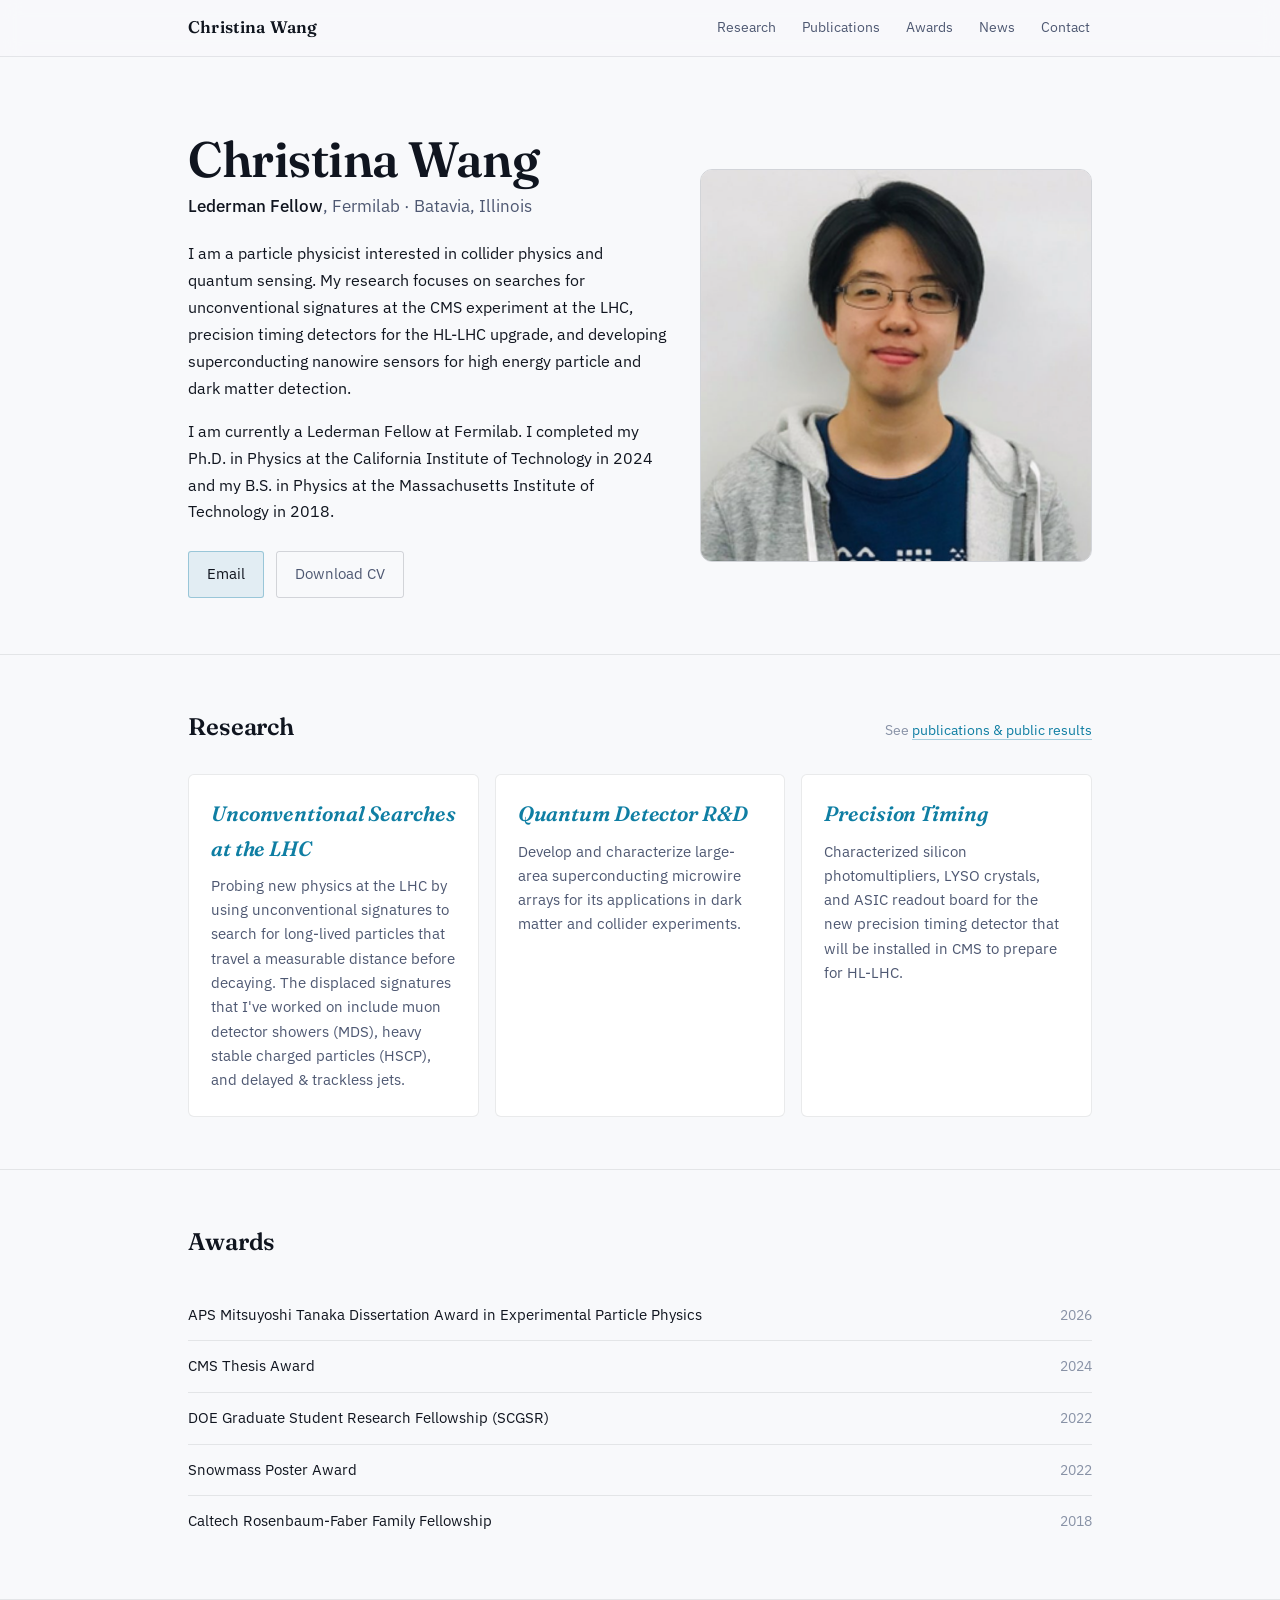
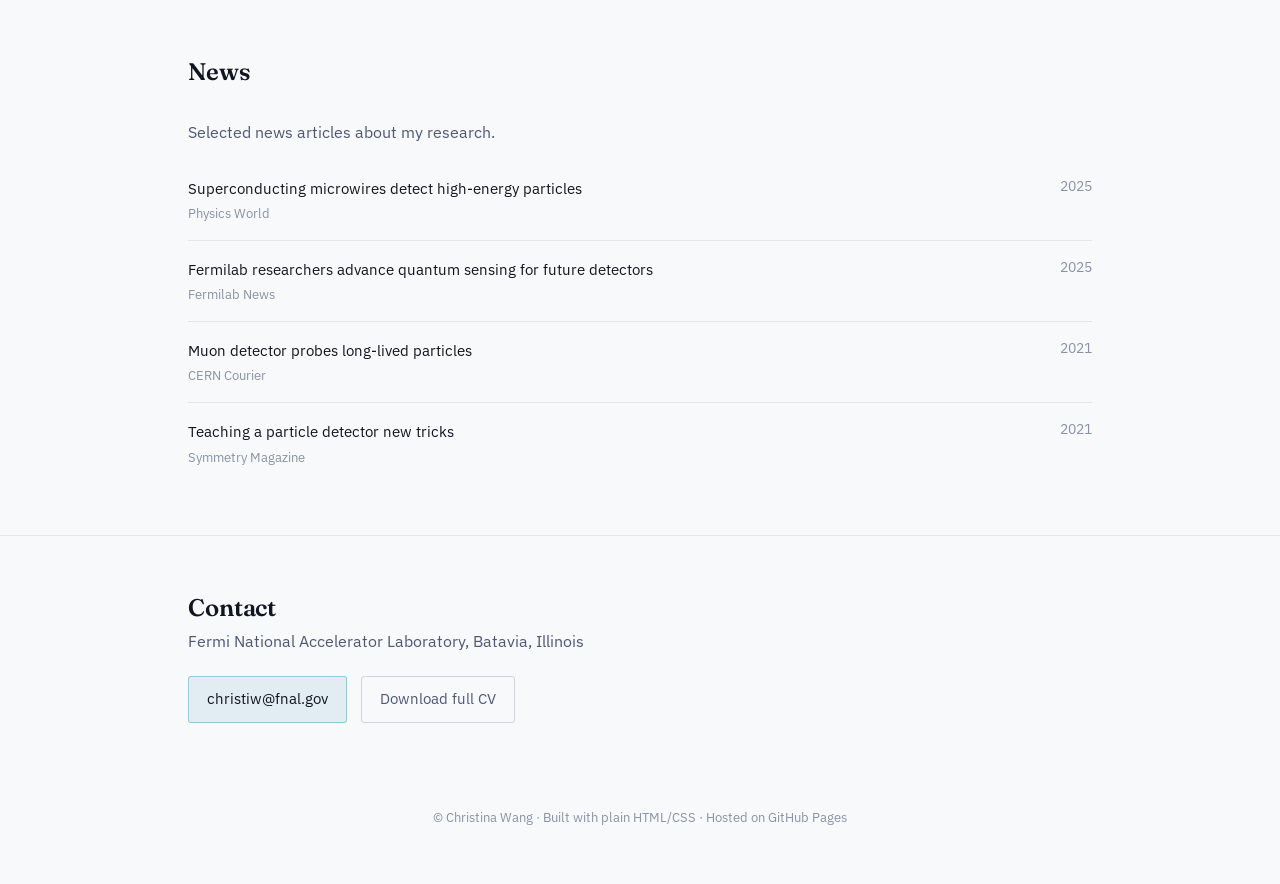
==== index.html @ 477376ae "update" ====
<!DOCTYPE html>
<html lang="en">
<head>
<meta charset="UTF-8">
<meta name="viewport" content="width=device-width, initial-scale=1.0">
<title>Christina Wang</title>
<meta name="google-site-verification" content="Y-9WrHPuITesqAHfCeSwijWd9u9XLkFRw5fLsBdk0gA" />
<meta name="description" content="Christina Wang, Lederman Fellow at Fermilab. Searches for long-lived particles at the CMS experiment and develops superconducting nanowire sensors for quantum sensing and dark matter detection.">
<link rel="canonical" href="https://christinaw97.github.io/">
<link rel="preconnect" href="https://fonts.googleapis.com">
<link rel="preconnect" href="https://fonts.gstatic.com" crossorigin>
<link href="https://fonts.googleapis.com/css2?family=Fraunces:opsz,wght,ital@9..144,400..600,0..1&family=IBM+Plex+Sans:wght@400;500;600&family=IBM+Plex+Mono:wght@400;500&display=swap" rel="stylesheet">
<link rel="stylesheet" href="style.css">
<!-- Google tag (gtag.js) -->
<script async src="https://www.googletagmanager.com/gtag/js?id=G-54VJVSNTWV"></script>
<script>
  window.dataLayer = window.dataLayer || [];
  function gtag(){dataLayer.push(arguments);}
  gtag('js', new Date());

  gtag('config', 'G-54VJVSNTWV');
</script>
</head>
<body>

<nav>
  <div class="nav-inner">
    <a class="nav-mark" href="#top">Christina Wang</a>
    <div class="nav-links">
      <a href="#research">Research</a>
      <a href="publications.html">Publications</a>
      <a href="#awards">Awards</a>
      <a href="#news">News</a>
      <a href="#contact">Contact</a>
    </div>
  </div>
</nav>

<div id="top"></div>

<header class="hero">
  <div class="wrap hero-grid">
    <div>
      <h1 class="name">Christina Wang</h1>
      <p class="role"><strong>Lederman Fellow</strong>, Fermilab · Batavia, Illinois</p>
      <p class="tagline">I am a particle physicist interested in collider physics and quantum sensing. My research focuses on searches for unconventional signatures at the CMS experiment at the LHC, precision timing detectors for the HL-LHC upgrade, and developing superconducting nanowire sensors for high energy particle and dark matter detection.</p>
      <p class="tagline">I am currently a Lederman Fellow at Fermilab.
      I completed my Ph.D. in Physics at the California Institute of Technology in 2024 and my B.S. in Physics at the Massachusetts Institute of Technology in 2018.
      </p>
      <div class="hero-actions">
        <a class="btn btn-primary" href="mailto:christiw@fnal.gov">Email</a>
        <a class="btn btn-ghost" href="Christina_Wang_CV.pdf" target="_blank" rel="noopener">Download CV</a>
      </div>
    </div>
    <div class="hero-art">
      <img src="profile.png" alt="Christina Wang">
    </div>
  </div>
</header>

<section id="research">
  <div class="wrap">
    <div class="section-head">
      <h2>Research</h2>
      <p class="section-note">See <a href="publications.html">publications & public results</a></p>
    </div>
    <div class="card-grid">
      <div class="card">
        <h3><a href="publications.html#unconventional-searches-at-the-lhc">Unconventional Searches at the LHC</a></h3>
        <p>Probing new physics at the LHC by using unconventional signatures to search for long-lived particles that travel a measurable distance before decaying. The displaced signatures that I've worked on include muon detector showers (MDS), heavy stable charged particles (HSCP), and delayed & trackless jets.</p>
      </div>
      <div class="card">
        <h3><a href="publications.html#superconducting-nanowire-detectors">Quantum Detector R&D</a></h3>
        <p>Develop and characterize large-area superconducting microwire arrays for its applications in dark matter and collider experiments. </p>
      </div>
      <div class="card">
        <h3><a href="publications.html#precision-timing">Precision Timing</a></h3>
        <p>Characterized silicon photomultipliers, LYSO crystals, and ASIC readout board for the new precision timing detector that will be installed in CMS to prepare for HL-LHC.</p>

      </div>
    </div>
  </div>
</section>

<section id="awards">
  <div class="wrap">
    <div class="section-head">
      <h2>Awards</h2>
    </div>

    <div class="list-2col">
      <div class="entry"><span class="entry-name">APS Mitsuyoshi Tanaka Dissertation Award in Experimental Particle Physics</span><span class="entry-year">2026</span></div>
      <div class="entry"><span class="entry-name">CMS Thesis Award</span><span class="entry-year">2024</span></div>
      <div class="entry"><span class="entry-name">DOE Graduate Student Research Fellowship (SCGSR)</span><span class="entry-year">2022</span></div>
      <div class="entry"><span class="entry-name">Snowmass Poster Award</span><span class="entry-year">2022</span></div>
      <div class="entry"><span class="entry-name">Caltech Rosenbaum-Faber Family Fellowship</span><span class="entry-year">2018</span></div>
    </div>
  </div>
</section>

<section id="news">
  <div class="wrap">
    <div class="section-head">
      <h2>News</h2>
    </div>
        <p>Selected news articles about my research.</p>

    <div class="news-item">
      <div>
        <a class="news-text" href="https://physicsworld.com/a/superconducting-microwires-detect-high-energy-particles/" target="_blank" rel="noopener">Superconducting microwires detect high-energy particles</a>
        <div class="news-sub">Physics World</div>
      </div>
      <div class="news-year">2025</div>
    </div>
    <div class="news-item">
      <div>
        <a class="news-text" href="https://news.fnal.gov/2025/05/fermilab-researchers-advance-quantum-sensing-for-future-detectors/" target="_blank" rel="noopener">Fermilab researchers advance quantum sensing for future detectors</a>
        <div class="news-sub">Fermilab News</div>
      </div>
      <div class="news-year">2025</div>
    </div>
    <div class="news-item">
      <div>
        <a class="news-text" href="https://cerncourier.com/a/muon-detector-probes-long-lived-particles/" target="_blank" rel="noopener">Muon detector probes long-lived particles</a>
        <div class="news-sub">CERN Courier</div>
      </div>
      <div class="news-year">2021</div>
    </div>
    <div class="news-item">
      <div>
        <a class="news-text" href="https://www.symmetrymagazine.org/article/teaching-a-particle-detector-new-tricks?language_content_entity=und" target="_blank" rel="noopener">Teaching a particle detector new tricks</a>
        <div class="news-sub">Symmetry Magazine</div>
      </div>
      <div class="news-year">2021</div>
    </div>
  </div>
</section>


<section id="contact">
  <div class="wrap">
    <h2>Contact</h2>
    <p>Fermi National Accelerator Laboratory, Batavia, Illinois</p>
    <div class="contact-row">
      <a class="btn btn-primary" href="mailto:christiw@fnal.gov">christiw@fnal.gov</a>
      <a class="btn btn-ghost" href="Christina_Wang_CV.pdf" target="_blank" rel="noopener">Download full CV</a>
    </div>
  </div>
</section>

<footer>
  © Christina Wang · Built with plain HTML/CSS · Hosted on GitHub Pages
</footer>

</body>
</html>
---- style.css ----
/* Christina Wang — site styles */
  :root{
    --bg: #f8f9fb;
    --bg-1: #eef1f6;
    --card: #ffffff;
    --card-2: #eef1f6;
    --line: rgba(16, 24, 40, 0.09);
    --line-strong: rgba(16, 24, 40, 0.16);
    --text: #10151f;
    --text-muted: #4e5872;
    --text-faint: #8892a6;
    --cherenkov: #0f7ea3;
    --cherenkov-soft: rgba(15, 126, 163, 0.09);
    --scint: #a8600e;
    --track: #9aa4b8;
    --max-w: 960px;
    --pad: 28px;
  }

  *{ box-sizing: border-box; }

  html{ scroll-behavior: smooth; }

  @media (prefers-reduced-motion: reduce){
    html{ scroll-behavior: auto; }
    *{ transition: none !important; animation: none !important; }
  }

  body{
    margin: 0;
    background: var(--bg);
    color: var(--text);
    font-family: "IBM Plex Sans", -apple-system, sans-serif;
    font-size: 16px;
    line-height: 1.65;
    -webkit-font-smoothing: antialiased;
  }

  a{ color: inherit; }

  .wrap{
    max-width: var(--max-w);
    margin: 0 auto;
    padding: 0 var(--pad);
  }

  /* ---------- Nav ---------- */

  nav{
    position: sticky;
    top: 0;
    z-index: 50;
    background: rgba(248, 249, 251, 0.86);
    backdrop-filter: blur(10px);
    border-bottom: 1px solid var(--line);
  }

  .nav-inner{
    max-width: var(--max-w);
    margin: 0 auto;
    padding: 0 var(--pad);
    display: flex;
    align-items: center;
    justify-content: space-between;
    height: 56px;
  }

  .nav-mark{
    font-family: "Fraunces", serif;
    font-weight: 600;
    font-size: 1.05rem;
    letter-spacing: 0.01em;
    color: var(--text);
    text-decoration: none;
    flex-shrink: 0;
  }

  .nav-links{
    display: flex;
    gap: 22px;
    overflow-x: auto;
    scrollbar-width: none;
    margin-left: 24px;
  }
  .nav-links::-webkit-scrollbar{ display: none; }

  .nav-links a{
    font-size: 0.88rem;
    color: var(--text-muted);
    text-decoration: none;
    white-space: nowrap;
    padding: 4px 2px;
    border-bottom: 1px solid transparent;
  }
  .nav-links a:hover, .nav-links a:focus-visible{
    color: var(--text);
    border-bottom-color: var(--cherenkov);
  }

  a:focus-visible, button:focus-visible{
    outline: 2px solid var(--cherenkov);
    outline-offset: 3px;
  }

  /* ---------- Hero ---------- */

  header.hero{
    padding: 76px 0 56px;
    position: relative;
    overflow: hidden;
  }

  .hero-grid{
    display: grid;
    grid-template-columns: 1.1fr 0.9fr;
    gap: 32px;
    align-items: center;
  }

  h1.name{
    font-family: "Fraunces", serif;
    font-weight: 600;
    font-size: clamp(2.3rem, 5vw, 3.1rem);
    line-height: 1.08;
    margin: 0 0 6px;
    letter-spacing: -0.01em;
  }

  .role{
    font-size: 1.05rem;
    color: var(--text-muted);
    margin: 0 0 20px;
  }
  .role strong{ color: var(--text); font-weight: 500; }

  .tagline{
    font-size: 1.02rem;
    color: var(--text);
    max-width: 62ch;
    margin: 0 0 16px;
  }
  .tagline:last-of-type{ margin-bottom: 26px; }
  .tagline a{ color: var(--cherenkov); text-decoration: none; border-bottom: 1px solid rgba(15,126,163,0.35); }
  .tagline a:hover, .tagline a:focus-visible{ border-bottom-color: var(--cherenkov); }

  .hero-actions{
    display: flex;
    gap: 12px;
    flex-wrap: wrap;
  }

  .btn{
    display: inline-flex;
    align-items: center;
    gap: 8px;
    padding: 10px 18px;
    border-radius: 3px;
    font-size: 0.92rem;
    text-decoration: none;
    border: 1px solid var(--line-strong);
    transition: border-color 0.15s ease, background 0.15s ease;
  }
  .btn-primary{
    background: var(--cherenkov-soft);
    border-color: rgba(15, 126, 163, 0.35);
    color: var(--text);
  }
  .btn-primary:hover{ background: rgba(15, 126, 163, 0.18); border-color: var(--cherenkov); }
  .btn-ghost{ color: var(--text-muted); }
  .btn-ghost:hover{ color: var(--text); border-color: var(--line-strong); background: var(--card); }

  .hero-art{
    aspect-ratio: 1 / 1;
    display: flex;
    align-items: center;
    justify-content: center;
  }
  .hero-art img{
    width: 100%;
    height: 100%;
    object-fit: cover;
    border-radius: 12px;
    border: 1px solid var(--line-strong);
  }

  @media (max-width: 680px){
    .hero-grid{ grid-template-columns: 1fr; }
    .hero-art{ order: -1; max-width: 220px; margin: 0 auto 8px; }
  }

  /* ---------- Sections ---------- */

  section{
    padding: 52px 0;
    border-top: 1px solid var(--line);
  }

  .section-head{
    display: flex;
    align-items: baseline;
    justify-content: space-between;
    gap: 16px;
    margin-bottom: 28px;
  }

  h2{
    font-family: "Fraunces", serif;
    font-weight: 600;
    font-size: 1.5rem;
    margin: 0;
    letter-spacing: -0.005em;
  }

  .section-note{
    font-size: 0.86rem;
    color: var(--text-faint);
    margin: 0;
  }
  .section-note a{ color: var(--cherenkov); text-decoration: none; border-bottom: 1px solid rgba(15,126,163,0.35); }
  .section-note a:hover, .section-note a:focus-visible{ border-bottom-color: var(--cherenkov); }

  p{ color: var(--text-muted); margin: 0 0 14px; }
  p:last-child{ margin-bottom: 0; }

  /* Research cards */

  .card-grid{
    display: grid;
    grid-template-columns: repeat(3, 1fr);
    gap: 16px;
  }
  @media (max-width: 620px){ .card-grid{ grid-template-columns: 1fr; } }

  .card{
    background: var(--card);
    border: 1px solid var(--line);
    border-radius: 6px;
    padding: 22px 22px 24px;
  }

  .card h3{
    font-family: "Fraunces", serif;
    font-style: italic;
    font-weight: 600;
    font-size: 1.3rem;
    color: var(--cherenkov);
    letter-spacing: -0.005em;
    margin: 0 0 8px;
  }
  .card h3 a{
    color: inherit;
    text-decoration: none;
    border-bottom: 1px solid transparent;
  }
  .card h3 a:hover, .card h3 a:focus-visible{ border-bottom-color: var(--cherenkov); }

  .card p{ font-size: 0.92rem; margin: 0; }

  /* Publications */

  .pub-list{
    list-style: decimal;
    margin: 0 0 8px;
    padding-left: 1.3em;
  }
  .pub-list::marker{ color: var(--text-faint); }
  .pub-list li::marker{ color: var(--text-faint); font-size: 0.85rem; }

  .pub{
    padding: 14px 0;
    border-bottom: 1px solid var(--line);
  }
  .pub::after{ content: ""; display: table; clear: both; }
  .pub:last-child{ border-bottom: none; }

  .pub-badge{
    float: left;
    width: 62px;
    font-size: 0.68rem;
    color: var(--text-muted);
    border: 1px solid var(--line-strong);
    border-radius: 3px;
    padding: 2px 0;
    text-align: center;
    margin-top: 2px;
  }

  .pub-body{ margin-left: 78px; }
  .pub-title{ color: var(--text); font-size: 0.95rem; margin: 0 0 3px; }
  .pub-title a{ color: inherit; text-decoration: none; border-bottom: 1px solid var(--line-strong); }
  .pub-title a:hover, .pub-title a:focus-visible{ color: var(--cherenkov); border-bottom-color: var(--cherenkov); }
  .pub-venue{ color: var(--text-muted); font-size: 0.85rem; }
  .pub-venue strong{ color: var(--text); font-weight: 600; }
  .pub-flag{
    font-family: "Fraunces", serif;
    font-style: italic;
    color: var(--scint);
  }

  @media (max-width: 560px){
    .pub-badge{ float: none; display: inline-block; margin-bottom: 6px; }
    .pub-body{ margin-left: 0; }
  }

  /* Awards */

  .list-2col{
    display: grid;
    grid-template-columns: 1fr;
  }

  .entry{
    display: flex;
    justify-content: space-between;
    gap: 12px;
    padding: 13px 0;
    border-bottom: 1px solid var(--line);
  }
  .list-2col .entry:last-child{ border-bottom: none; }

  .entry-name{ color: var(--text); font-size: 0.93rem; }
  a.entry-name{ text-decoration: none; }
  a.entry-name:hover, a.entry-name:focus-visible{ color: var(--cherenkov); }
  .entry-sub{ color: var(--text-faint); font-size: 0.82rem; margin-top: 2px; }
  .entry-year{
    color: var(--text-faint);
    font-size: 0.85rem;
    white-space: nowrap;
    flex-shrink: 0;
    padding-top: 1px;
  }

  .subhead{
    font-family: "Fraunces", serif;
    font-style: italic;
    font-size: 0.95rem;
    color: var(--text-muted);
    margin: 30px 0 12px;
  }
  .subhead:first-child{ margin-top: 0; }

  /* News */

  .news-item{
    display: flex;
    gap: 16px;
    padding: 15px 0;
    border-bottom: 1px solid var(--line);
    align-items: flex-start;
    justify-content: space-between;
  }
  .news-item:last-child{ border-bottom: none; }
  .news-text{ color: var(--text); font-size: 0.93rem; text-decoration: none; }
  a.news-text:hover, a.news-text:focus-visible{ color: var(--cherenkov); }
  .news-text a{ color: inherit; text-decoration: none; border-bottom: 1px solid var(--line-strong); }
  .news-text a:hover, .news-text a:focus-visible{ color: var(--cherenkov); border-bottom-color: var(--cherenkov); }
  .news-sub{ color: var(--text-faint); font-size: 0.82rem; margin-top: 2px; }
  .news-year{ color: var(--text-faint); font-size: 0.85rem; white-space: nowrap; flex-shrink: 0; padding-left: 16px; }

  /* Contact / footer */

  .contact-row{
    display: flex;
    flex-wrap: wrap;
    gap: 14px;
    margin-top: 22px;
  }

  footer{
    padding: 32px 0 56px;
    text-align: center;
    color: var(--text-faint);
    font-size: 0.82rem;
  }


/* Sub-page header (Publications) */

.page-head{ padding: 48px 0 8px; }

.back-link{
  display: inline-flex;
  align-items: center;
  gap: 6px;
  font-size: 0.85rem;
  color: var(--text-muted);
  text-decoration: none;
  margin-bottom: 22px;
}
.back-link:hover, .back-link:focus-visible{ color: var(--cherenkov); }

.page-head h1{
  font-family: "Fraunces", serif;
  font-weight: 600;
  font-size: clamp(2rem, 4vw, 2.6rem);
  margin: 0 0 12px;
  letter-spacing: -0.01em;
}

.page-head p{ color: var(--text-muted); max-width: 58ch; }
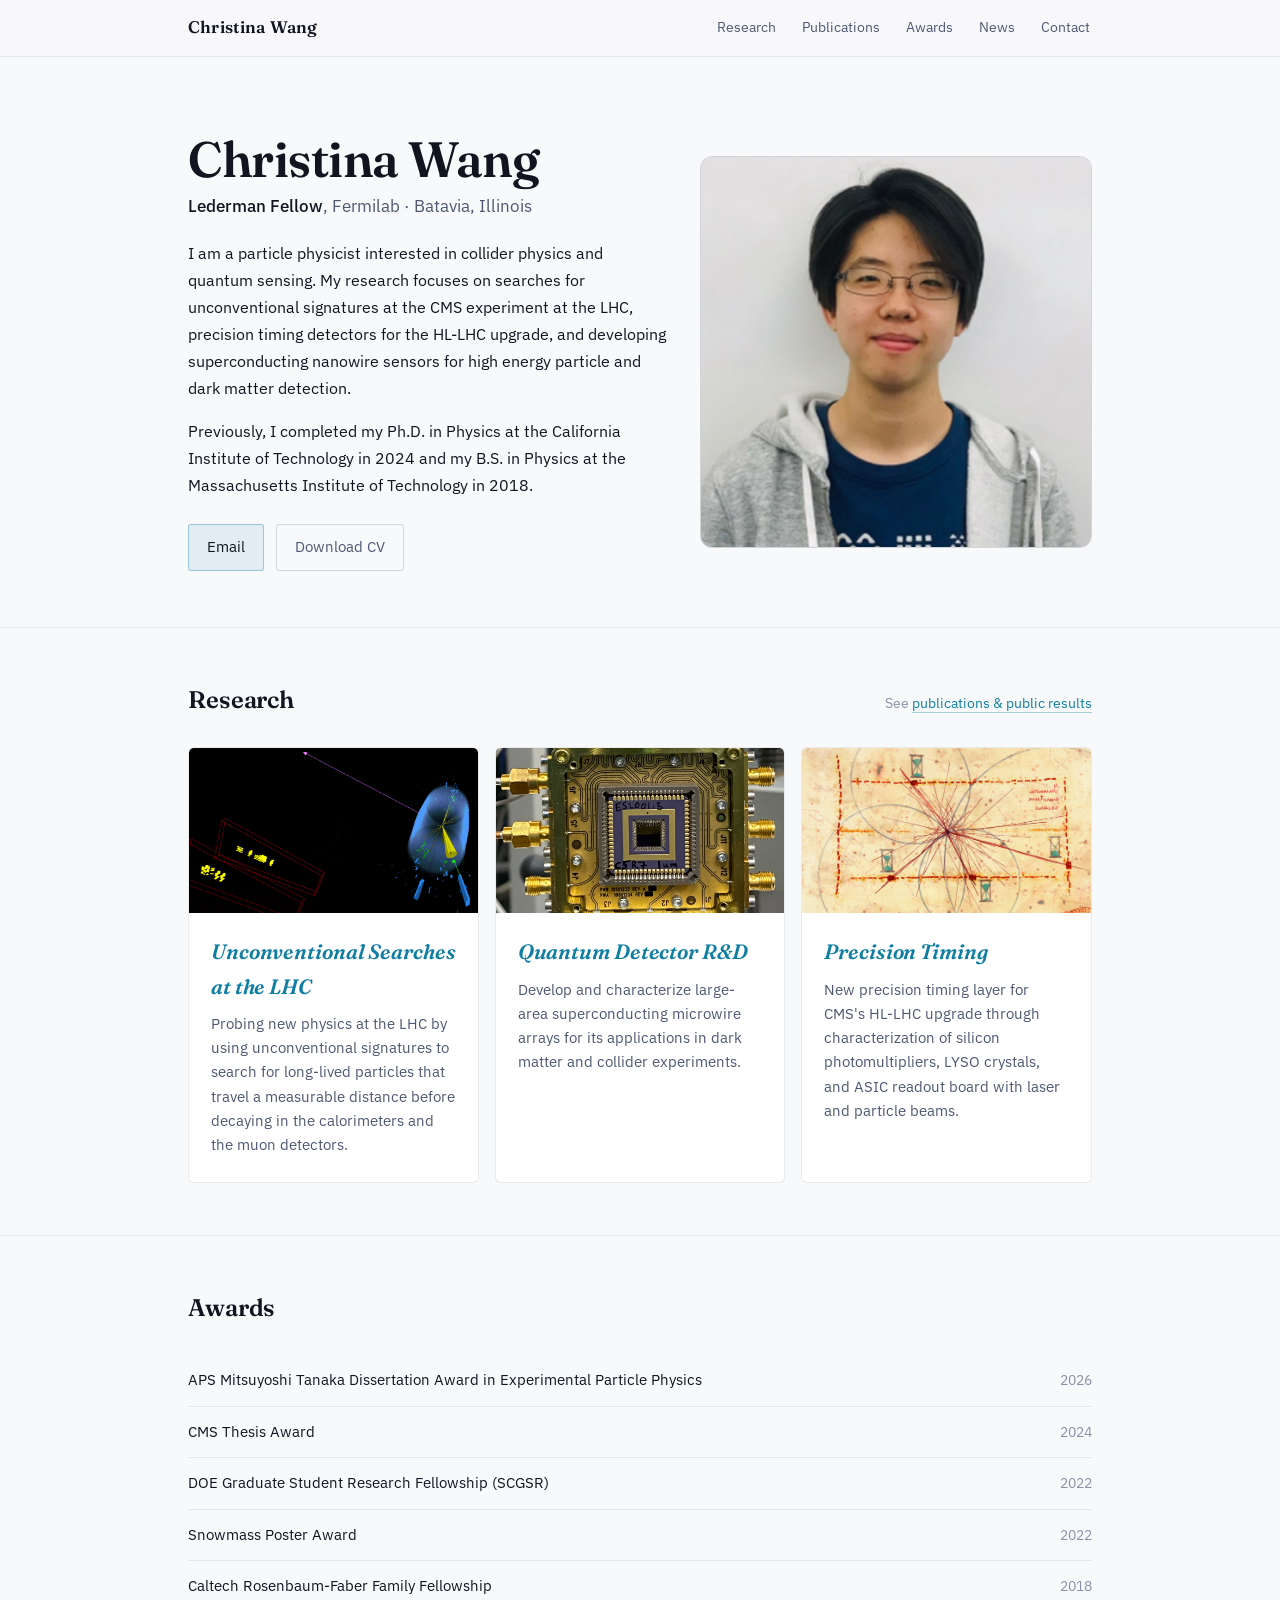
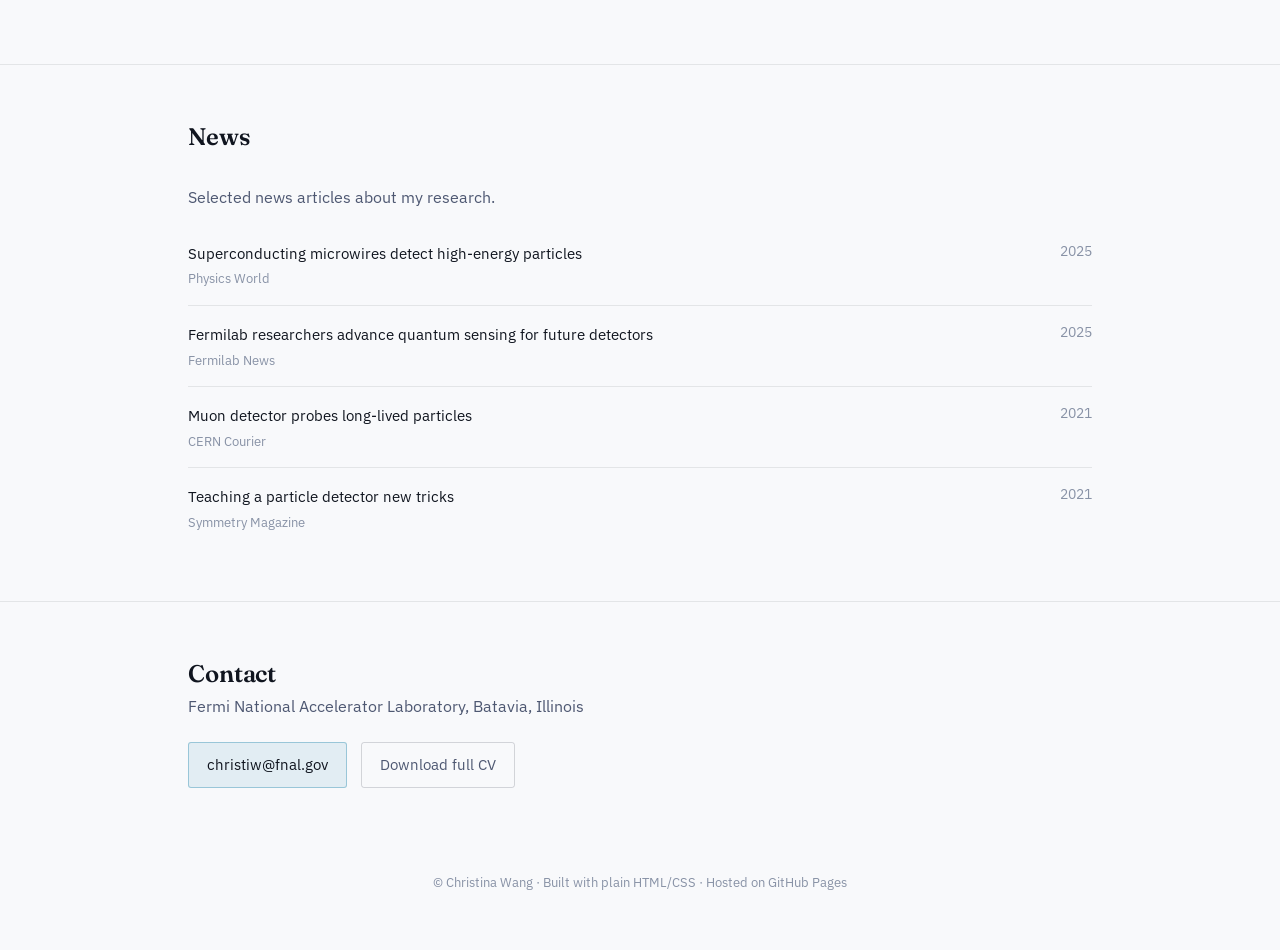
==== commit fb2c1bc2: "update" ====
--- a/index.html
+++ b/index.html
@@ -44,8 +44,7 @@
       <h1 class="name">Christina Wang</h1>
       <p class="role"><strong>Lederman Fellow</strong>, Fermilab · Batavia, Illinois</p>
       <p class="tagline">I am a particle physicist interested in collider physics and quantum sensing. My research focuses on searches for unconventional signatures at the CMS experiment at the LHC, precision timing detectors for the HL-LHC upgrade, and developing superconducting nanowire sensors for high energy particle and dark matter detection.</p>
-      <p class="tagline">I am currently a Lederman Fellow at Fermilab.
-      I completed my Ph.D. in Physics at the California Institute of Technology in 2024 and my B.S. in Physics at the Massachusetts Institute of Technology in 2018.
+      <p class="tagline">Previously, I completed my Ph.D. in Physics at the California Institute of Technology in 2024 and my B.S. in Physics at the Massachusetts Institute of Technology in 2018.
       </p>
       <div class="hero-actions">
         <a class="btn btn-primary" href="mailto:christiw@fnal.gov">Email</a>
@@ -66,17 +65,25 @@
     </div>
     <div class="card-grid">
       <div class="card">
-        <h3><a href="publications.html#unconventional-searches-at-the-lhc">Unconventional Searches at the LHC</a></h3>
-        <p>Probing new physics at the LHC by using unconventional signatures to search for long-lived particles that travel a measurable distance before decaying. The displaced signatures that I've worked on include muon detector showers (MDS), heavy stable charged particles (HSCP), and delayed & trackless jets.</p>
+        <img class="card-img" src="images/LLP.png" alt="">
+        <div class="card-body">
+          <h3><a href="publications.html#unconventional-searches-at-the-lhc">Unconventional Searches at the LHC</a></h3>
+          <p>Probing new physics at the LHC by using unconventional signatures to search for long-lived particles that travel a measurable distance before decaying in the calorimeters and the muon detectors.</p>
+        </div>
       </div>
       <div class="card">
-        <h3><a href="publications.html#superconducting-nanowire-detectors">Quantum Detector R&D</a></h3>
-        <p>Develop and characterize large-area superconducting microwire arrays for its applications in dark matter and collider experiments. </p>
+        <img class="card-img" src="images/snspd.png" alt="">
+        <div class="card-body">
+          <h3><a href="publications.html#superconducting-nanowire-detectors">Quantum Detector R&D</a></h3>
+          <p>Develop and characterize large-area superconducting microwire arrays for its applications in dark matter and collider experiments. </p>
+        </div>
       </div>
       <div class="card">
-        <h3><a href="publications.html#precision-timing">Precision Timing</a></h3>
-        <p>Characterized silicon photomultipliers, LYSO crystals, and ASIC readout board for the new precision timing detector that will be installed in CMS to prepare for HL-LHC.</p>
-
+        <img class="card-img" src="images/timing.png" alt="">
+        <div class="card-body">
+          <h3><a href="publications.html#precision-timing">Precision Timing</a></h3>
+          <p>New precision timing layer for CMS's HL-LHC upgrade through characterization of silicon photomultipliers, LYSO crystals, and ASIC readout board with laser and particle beams.</p>
+        </div>
       </div>
     </div>
   </div>
--- a/style.css
+++ b/style.css
@@ -235,6 +235,17 @@
     background: var(--card);
     border: 1px solid var(--line);
     border-radius: 6px;
+    overflow: hidden;
+  }
+
+  .card-img{
+    display: block;
+    width: 100%;
+    height: 165px;
+    object-fit: cover;
+  }
+
+  .card-body{
     padding: 22px 22px 24px;
   }
 
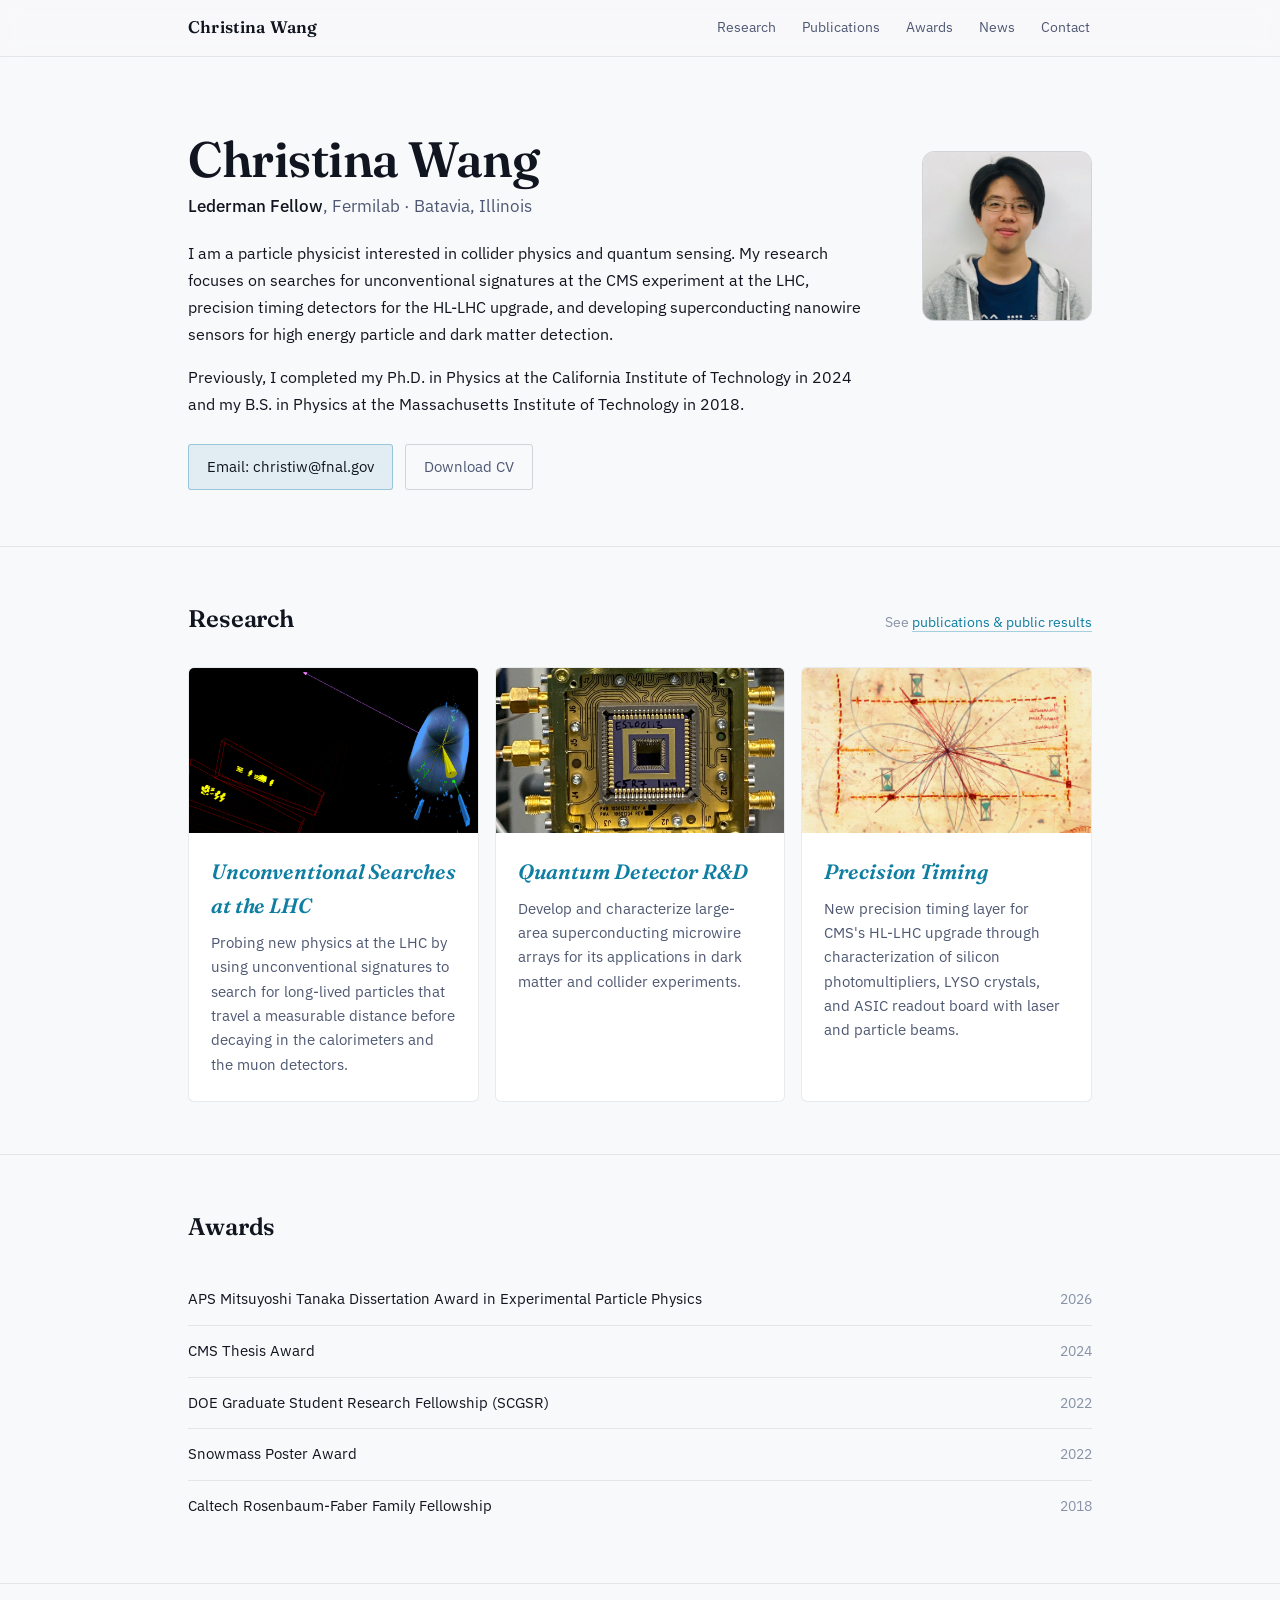
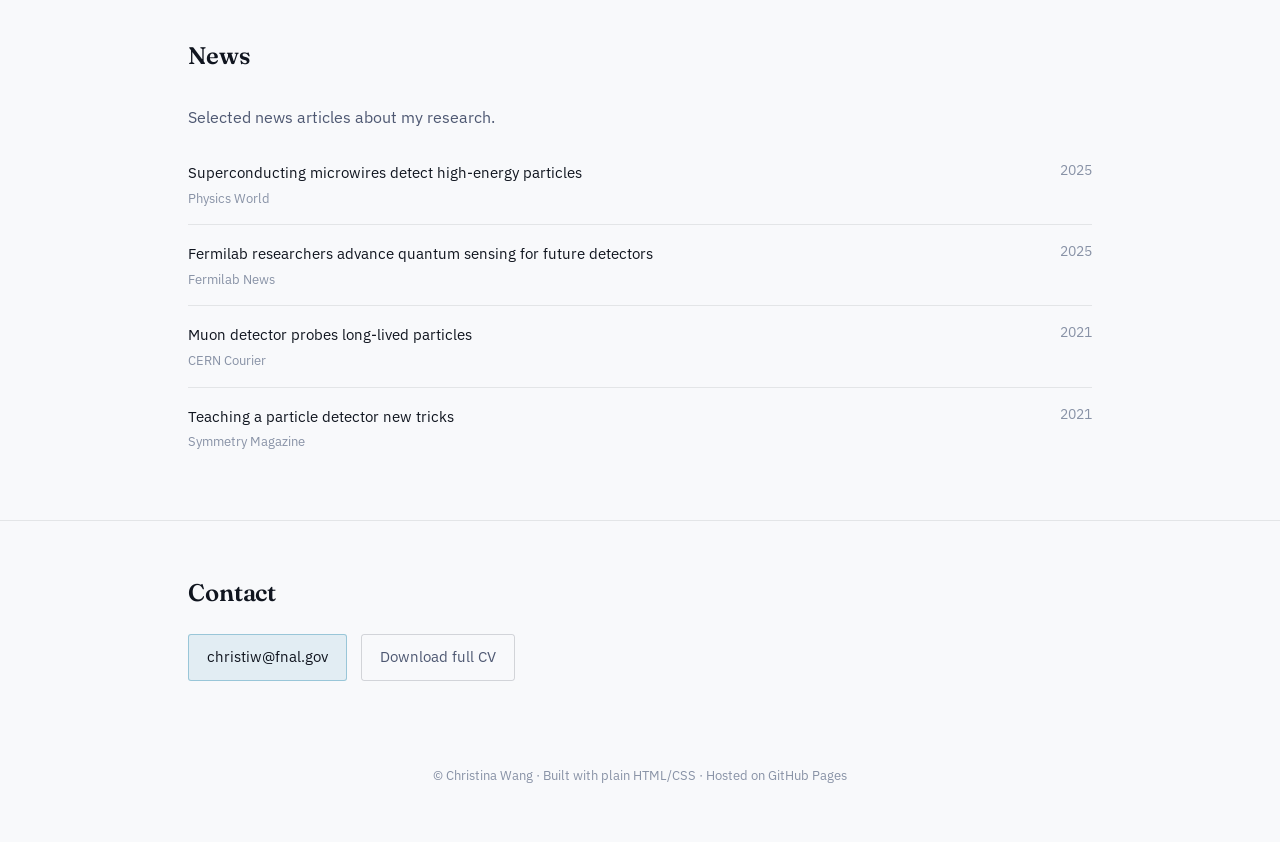
==== commit b133c5fd: "update" ====
--- a/index.html
+++ b/index.html
@@ -4,6 +4,7 @@
 <meta charset="UTF-8">
 <meta name="viewport" content="width=device-width, initial-scale=1.0">
 <title>Christina Wang</title>
+<link rel="icon" type="image/svg+xml" href="images/favicon.svg">
 <meta name="google-site-verification" content="Y-9WrHPuITesqAHfCeSwijWd9u9XLkFRw5fLsBdk0gA" />
 <meta name="description" content="Christina Wang, Lederman Fellow at Fermilab. Searches for long-lived particles at the CMS experiment and develops superconducting nanowire sensors for quantum sensing and dark matter detection.">
 <link rel="canonical" href="https://christinaw97.github.io/">
@@ -47,13 +48,11 @@
       <p class="tagline">Previously, I completed my Ph.D. in Physics at the California Institute of Technology in 2024 and my B.S. in Physics at the Massachusetts Institute of Technology in 2018.
       </p>
       <div class="hero-actions">
-        <a class="btn btn-primary" href="mailto:christiw@fnal.gov">Email</a>
+        <a class="btn btn-primary" href="mailto:christiw@fnal.gov">Email: christiw@fnal.gov</a>
         <a class="btn btn-ghost" href="Christina_Wang_CV.pdf" target="_blank" rel="noopener">Download CV</a>
       </div>
     </div>
-    <div class="hero-art">
-      <img src="profile.png" alt="Christina Wang">
-    </div>
+    <img class="hero-photo" src="profile.png" alt="Christina Wang">
   </div>
 </header>
 
@@ -64,27 +63,27 @@
       <p class="section-note">See <a href="publications.html">publications & public results</a></p>
     </div>
     <div class="card-grid">
-      <div class="card">
+      <a class="card" href="publications.html#unconventional-searches-at-the-lhc">
         <img class="card-img" src="images/LLP.png" alt="">
         <div class="card-body">
-          <h3><a href="publications.html#unconventional-searches-at-the-lhc">Unconventional Searches at the LHC</a></h3>
+          <h3><span class="card-title">Unconventional Searches at the LHC</span></h3>
           <p>Probing new physics at the LHC by using unconventional signatures to search for long-lived particles that travel a measurable distance before decaying in the calorimeters and the muon detectors.</p>
         </div>
-      </div>
-      <div class="card">
+      </a>
+      <a class="card" href="publications.html#superconducting-nanowire-detectors">
         <img class="card-img" src="images/snspd.png" alt="">
         <div class="card-body">
-          <h3><a href="publications.html#superconducting-nanowire-detectors">Quantum Detector R&D</a></h3>
+          <h3><span class="card-title">Quantum Detector R&D</span></h3>
           <p>Develop and characterize large-area superconducting microwire arrays for its applications in dark matter and collider experiments. </p>
         </div>
-      </div>
-      <div class="card">
+      </a>
+      <a class="card" href="publications.html#precision-timing">
         <img class="card-img" src="images/timing.png" alt="">
         <div class="card-body">
-          <h3><a href="publications.html#precision-timing">Precision Timing</a></h3>
+          <h3><span class="card-title">Precision Timing</span></h3>
           <p>New precision timing layer for CMS's HL-LHC upgrade through characterization of silicon photomultipliers, LYSO crystals, and ASIC readout board with laser and particle beams.</p>
         </div>
-      </div>
+      </a>
     </div>
   </div>
 </section>
@@ -96,10 +95,10 @@
     </div>
 
     <div class="list-2col">
-      <div class="entry"><span class="entry-name">APS Mitsuyoshi Tanaka Dissertation Award in Experimental Particle Physics</span><span class="entry-year">2026</span></div>
-      <div class="entry"><span class="entry-name">CMS Thesis Award</span><span class="entry-year">2024</span></div>
+      <div class="entry"><a class="entry-name" href="https://www.aps.org/funding-recognition/award/mitsuyoshi-tanaka-dissertation" target="_blank" rel="noopener">APS Mitsuyoshi Tanaka Dissertation Award in Experimental Particle Physics</a><span class="entry-year">2026</span></div>
+      <div class="entry"><a class="entry-name" href="https://cms.cern/news/cms-phd-thesis-award-winners-2024" target="_blank" rel="noopener">CMS Thesis Award</a><span class="entry-year">2024</span></div>
       <div class="entry"><span class="entry-name">DOE Graduate Student Research Fellowship (SCGSR)</span><span class="entry-year">2022</span></div>
-      <div class="entry"><span class="entry-name">Snowmass Poster Award</span><span class="entry-year">2022</span></div>
+      <div class="entry"><a class="entry-name" href="https://indico.fnal.gov/event/22303/contributions/243735/" target="_blank" rel="noopener">Snowmass Poster Award</a><span class="entry-year">2022</span></div>
       <div class="entry"><span class="entry-name">Caltech Rosenbaum-Faber Family Fellowship</span><span class="entry-year">2018</span></div>
     </div>
   </div>
@@ -147,7 +146,6 @@
 <section id="contact">
   <div class="wrap">
     <h2>Contact</h2>
-    <p>Fermi National Accelerator Laboratory, Batavia, Illinois</p>
     <div class="contact-row">
       <a class="btn btn-primary" href="mailto:christiw@fnal.gov">christiw@fnal.gov</a>
       <a class="btn btn-ghost" href="Christina_Wang_CV.pdf" target="_blank" rel="noopener">Download full CV</a>
--- a/style.css
+++ b/style.css
@@ -112,9 +112,18 @@
 
   .hero-grid{
     display: grid;
-    grid-template-columns: 1.1fr 0.9fr;
-    gap: 32px;
-    align-items: center;
+    grid-template-columns: 1fr 170px;
+    gap: 40px;
+    align-items: start;
+  }
+
+  .hero-photo{
+    width: 170px;
+    height: 170px;
+    object-fit: cover;
+    border-radius: 12px;
+    border: 1px solid var(--line-strong);
+    margin-top: 18px;
   }
 
   h1.name{
@@ -136,7 +145,7 @@
   .tagline{
     font-size: 1.02rem;
     color: var(--text);
-    max-width: 62ch;
+    max-width: 68ch;
     margin: 0 0 16px;
   }
   .tagline:last-of-type{ margin-bottom: 26px; }
@@ -169,23 +178,9 @@
   .btn-ghost{ color: var(--text-muted); }
   .btn-ghost:hover{ color: var(--text); border-color: var(--line-strong); background: var(--card); }
 
-  .hero-art{
-    aspect-ratio: 1 / 1;
-    display: flex;
-    align-items: center;
-    justify-content: center;
-  }
-  .hero-art img{
-    width: 100%;
-    height: 100%;
-    object-fit: cover;
-    border-radius: 12px;
-    border: 1px solid var(--line-strong);
-  }
-
   @media (max-width: 680px){
     .hero-grid{ grid-template-columns: 1fr; }
-    .hero-art{ order: -1; max-width: 220px; margin: 0 auto 8px; }
+    .hero-photo{ order: -1; width: 130px; height: 130px; margin: 0 0 8px; }
   }
 
   /* ---------- Sections ---------- */
@@ -232,11 +227,16 @@
   @media (max-width: 620px){ .card-grid{ grid-template-columns: 1fr; } }
 
   .card{
+    display: block;
     background: var(--card);
     border: 1px solid var(--line);
     border-radius: 6px;
     overflow: hidden;
-  }
+    color: inherit;
+    text-decoration: none;
+    transition: border-color 0.15s ease;
+  }
+  .card:hover, .card:focus-visible{ border-color: var(--cherenkov); }
 
   .card-img{
     display: block;
@@ -258,12 +258,11 @@
     letter-spacing: -0.005em;
     margin: 0 0 8px;
   }
-  .card h3 a{
-    color: inherit;
-    text-decoration: none;
+  .card-title{
     border-bottom: 1px solid transparent;
-  }
-  .card h3 a:hover, .card h3 a:focus-visible{ border-bottom-color: var(--cherenkov); }
+    transition: border-color 0.15s ease;
+  }
+  .card:hover .card-title, .card:focus-visible .card-title{ border-bottom-color: var(--cherenkov); }
 
   .card p{ font-size: 0.92rem; margin: 0; }
 
@@ -330,8 +329,25 @@
   .list-2col .entry:last-child{ border-bottom: none; }
 
   .entry-name{ color: var(--text); font-size: 0.93rem; }
-  a.entry-name{ text-decoration: none; }
+  a.entry-name{
+    position: relative;
+    text-decoration: none;
+    transition: color 0.15s ease;
+  }
+  a.entry-name::after{
+    content: "";
+    position: absolute;
+    left: 0;
+    right: 0;
+    bottom: -2px;
+    height: 1px;
+    background: var(--cherenkov);
+    transform: scaleX(0);
+    transform-origin: left;
+    transition: transform 0.25s ease;
+  }
   a.entry-name:hover, a.entry-name:focus-visible{ color: var(--cherenkov); }
+  a.entry-name:hover::after, a.entry-name:focus-visible::after{ transform: scaleX(1); }
   .entry-sub{ color: var(--text-faint); font-size: 0.82rem; margin-top: 2px; }
   .entry-year{
     color: var(--text-faint);
@@ -362,9 +378,24 @@
   }
   .news-item:last-child{ border-bottom: none; }
   .news-text{ color: var(--text); font-size: 0.93rem; text-decoration: none; }
+  a.news-text{
+    position: relative;
+    transition: color 0.15s ease;
+  }
+  a.news-text::after{
+    content: "";
+    position: absolute;
+    left: 0;
+    right: 0;
+    bottom: -2px;
+    height: 1px;
+    background: var(--cherenkov);
+    transform: scaleX(0);
+    transform-origin: left;
+    transition: transform 0.25s ease;
+  }
   a.news-text:hover, a.news-text:focus-visible{ color: var(--cherenkov); }
-  .news-text a{ color: inherit; text-decoration: none; border-bottom: 1px solid var(--line-strong); }
-  .news-text a:hover, .news-text a:focus-visible{ color: var(--cherenkov); border-bottom-color: var(--cherenkov); }
+  a.news-text:hover::after, a.news-text:focus-visible::after{ transform: scaleX(1); }
   .news-sub{ color: var(--text-faint); font-size: 0.82rem; margin-top: 2px; }
   .news-year{ color: var(--text-faint); font-size: 0.85rem; white-space: nowrap; flex-shrink: 0; padding-left: 16px; }
 
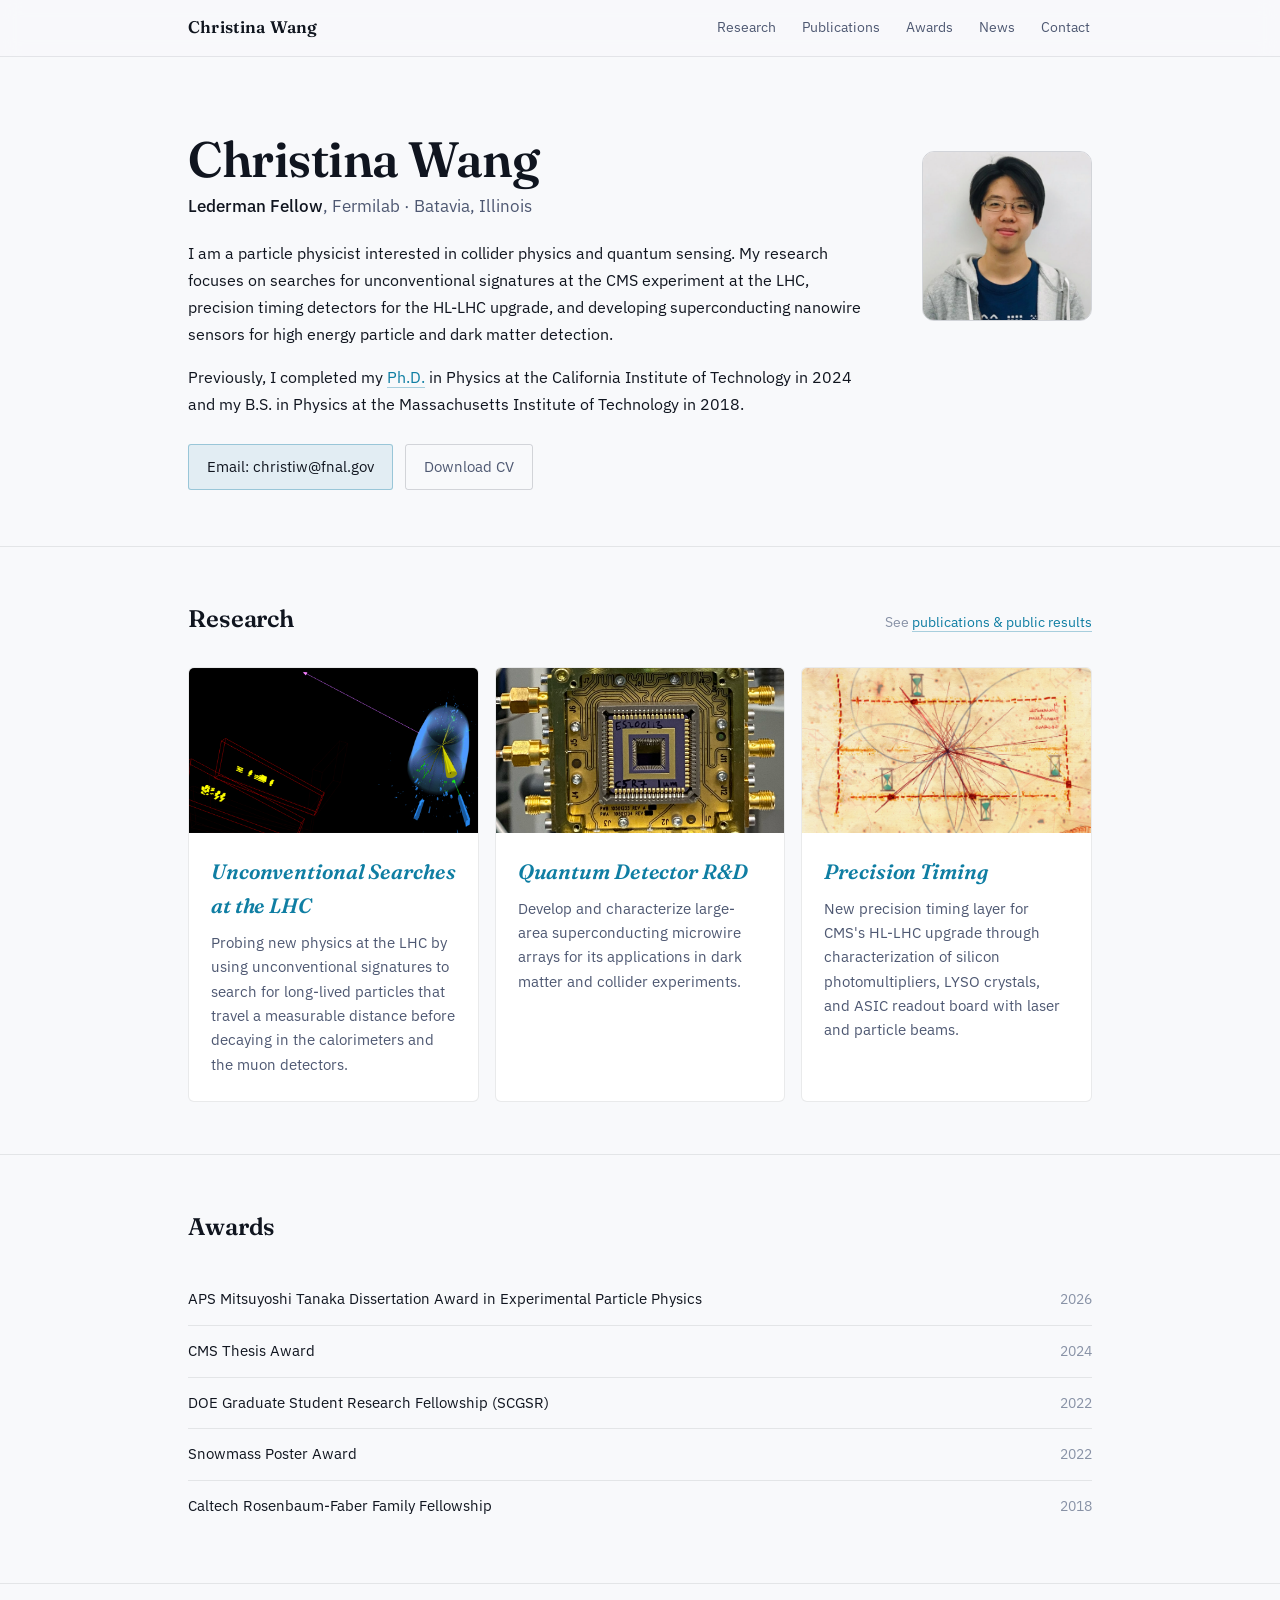
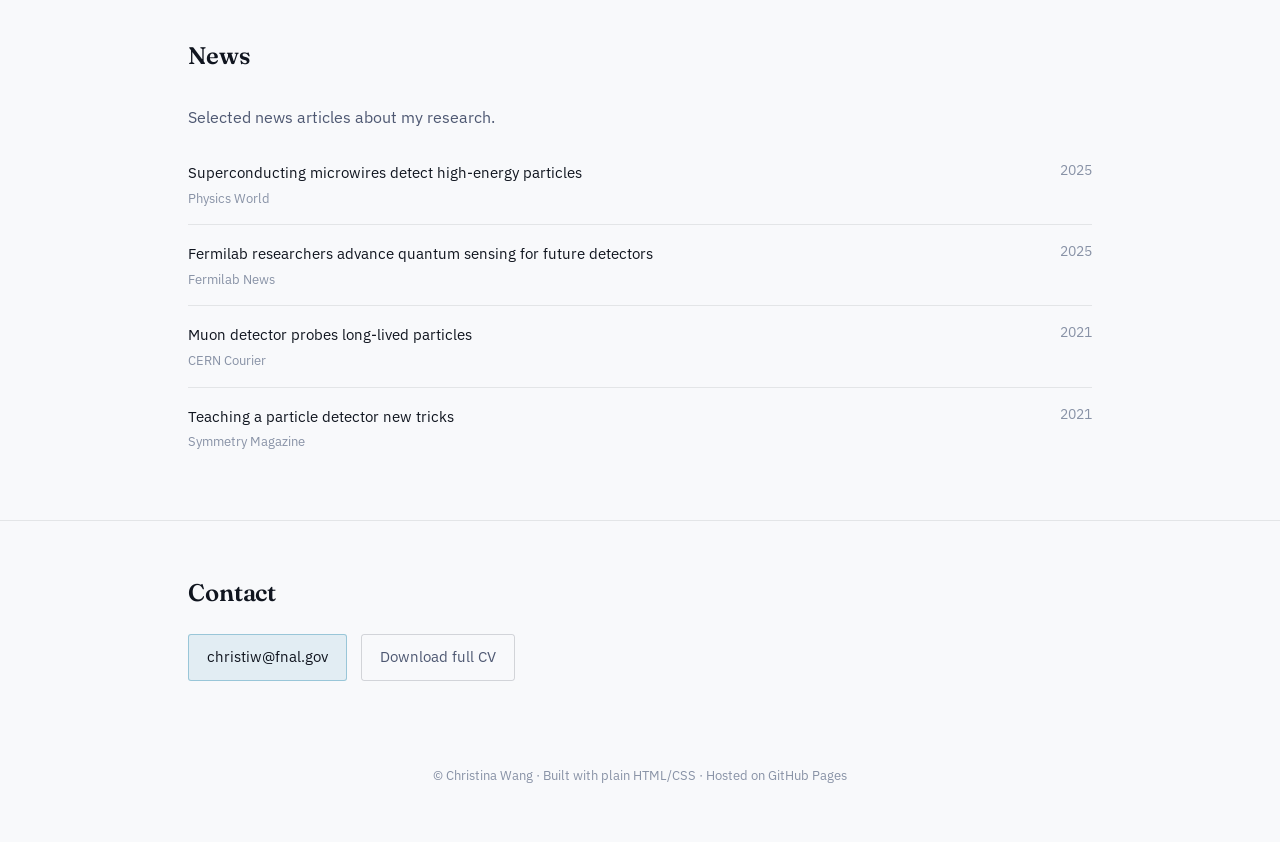
==== commit 7b9b0ad9: "update" ====
--- a/index.html
+++ b/index.html
@@ -45,7 +45,7 @@
       <h1 class="name">Christina Wang</h1>
       <p class="role"><strong>Lederman Fellow</strong>, Fermilab · Batavia, Illinois</p>
       <p class="tagline">I am a particle physicist interested in collider physics and quantum sensing. My research focuses on searches for unconventional signatures at the CMS experiment at the LHC, precision timing detectors for the HL-LHC upgrade, and developing superconducting nanowire sensors for high energy particle and dark matter detection.</p>
-      <p class="tagline">Previously, I completed my Ph.D. in Physics at the California Institute of Technology in 2024 and my B.S. in Physics at the Massachusetts Institute of Technology in 2018.
+      <p class="tagline">Previously, I completed my <a href="https://thesis.caltech.edu/16320/" target="_blank" rel="noopener">Ph.D.</a> in Physics at the California Institute of Technology in 2024 and my B.S. in Physics at the Massachusetts Institute of Technology in 2018.
       </p>
       <div class="hero-actions">
         <a class="btn btn-primary" href="mailto:christiw@fnal.gov">Email: christiw@fnal.gov</a>
--- a/style.css
+++ b/style.css
@@ -360,11 +360,13 @@
   .subhead{
     font-family: "Fraunces", serif;
     font-style: italic;
-    font-size: 0.95rem;
-    color: var(--text-muted);
-    margin: 30px 0 12px;
-  }
-  .subhead:first-child{ margin-top: 0; }
+    font-weight: 600;
+    font-size: 1.5rem;
+    color: var(--cherenkov);
+    margin: 36px 0 14px;
+    scroll-margin-top: 76px;
+  }
+  .subhead:first-child{ margin-top: 20px; }
 
   /* News */
 
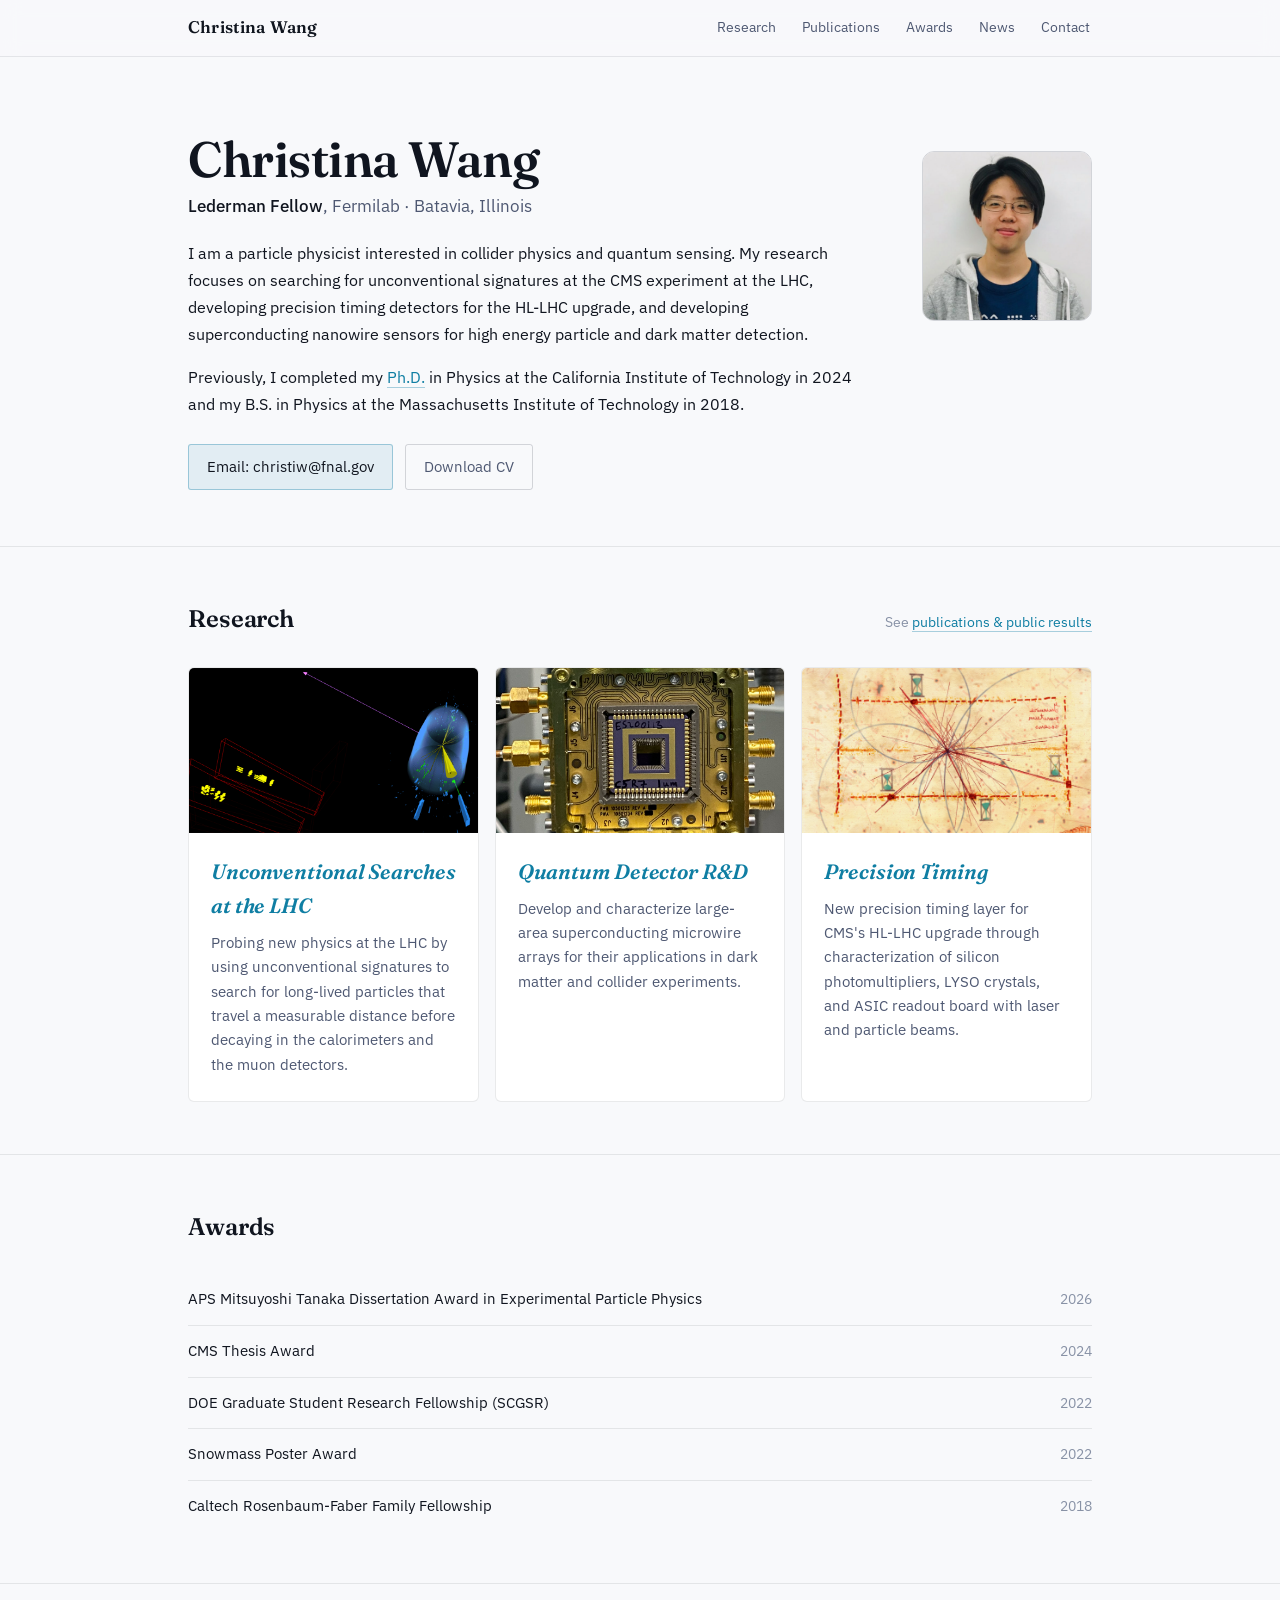
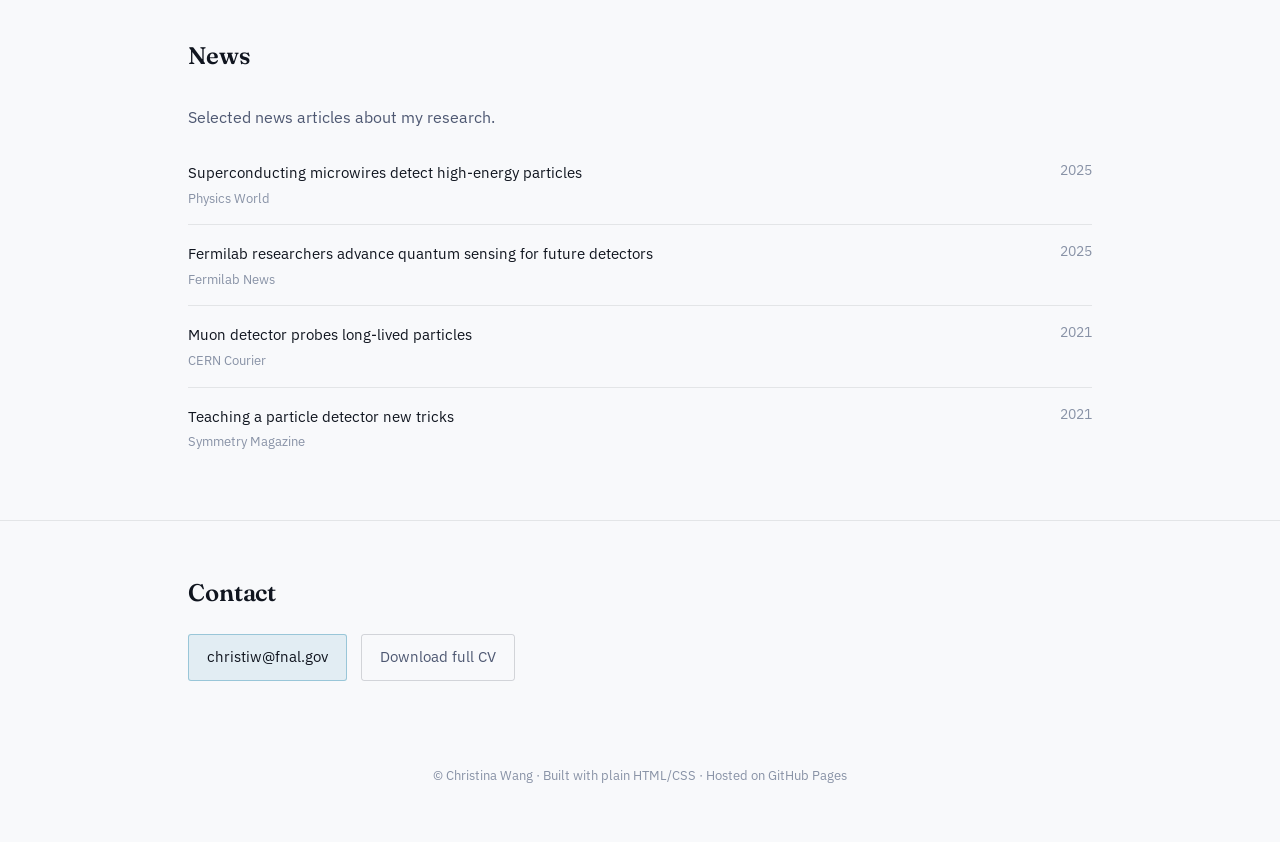
==== commit ac06d0a3: "update" ====
--- a/index.html
+++ b/index.html
@@ -44,7 +44,7 @@
     <div>
       <h1 class="name">Christina Wang</h1>
       <p class="role"><strong>Lederman Fellow</strong>, Fermilab · Batavia, Illinois</p>
-      <p class="tagline">I am a particle physicist interested in collider physics and quantum sensing. My research focuses on searches for unconventional signatures at the CMS experiment at the LHC, precision timing detectors for the HL-LHC upgrade, and developing superconducting nanowire sensors for high energy particle and dark matter detection.</p>
+      <p class="tagline">I am a particle physicist interested in collider physics and quantum sensing. My research focuses on searching for unconventional signatures at the CMS experiment at the LHC, developing precision timing detectors for the HL-LHC upgrade, and developing superconducting nanowire sensors for high energy particle and dark matter detection.</p>
       <p class="tagline">Previously, I completed my <a href="https://thesis.caltech.edu/16320/" target="_blank" rel="noopener">Ph.D.</a> in Physics at the California Institute of Technology in 2024 and my B.S. in Physics at the Massachusetts Institute of Technology in 2018.
       </p>
       <div class="hero-actions">
@@ -74,7 +74,7 @@
         <img class="card-img" src="images/snspd.png" alt="">
         <div class="card-body">
           <h3><span class="card-title">Quantum Detector R&D</span></h3>
-          <p>Develop and characterize large-area superconducting microwire arrays for its applications in dark matter and collider experiments. </p>
+          <p>Develop and characterize large-area superconducting microwire arrays for their applications in dark matter and collider experiments.</p>
         </div>
       </a>
       <a class="card" href="publications.html#precision-timing">
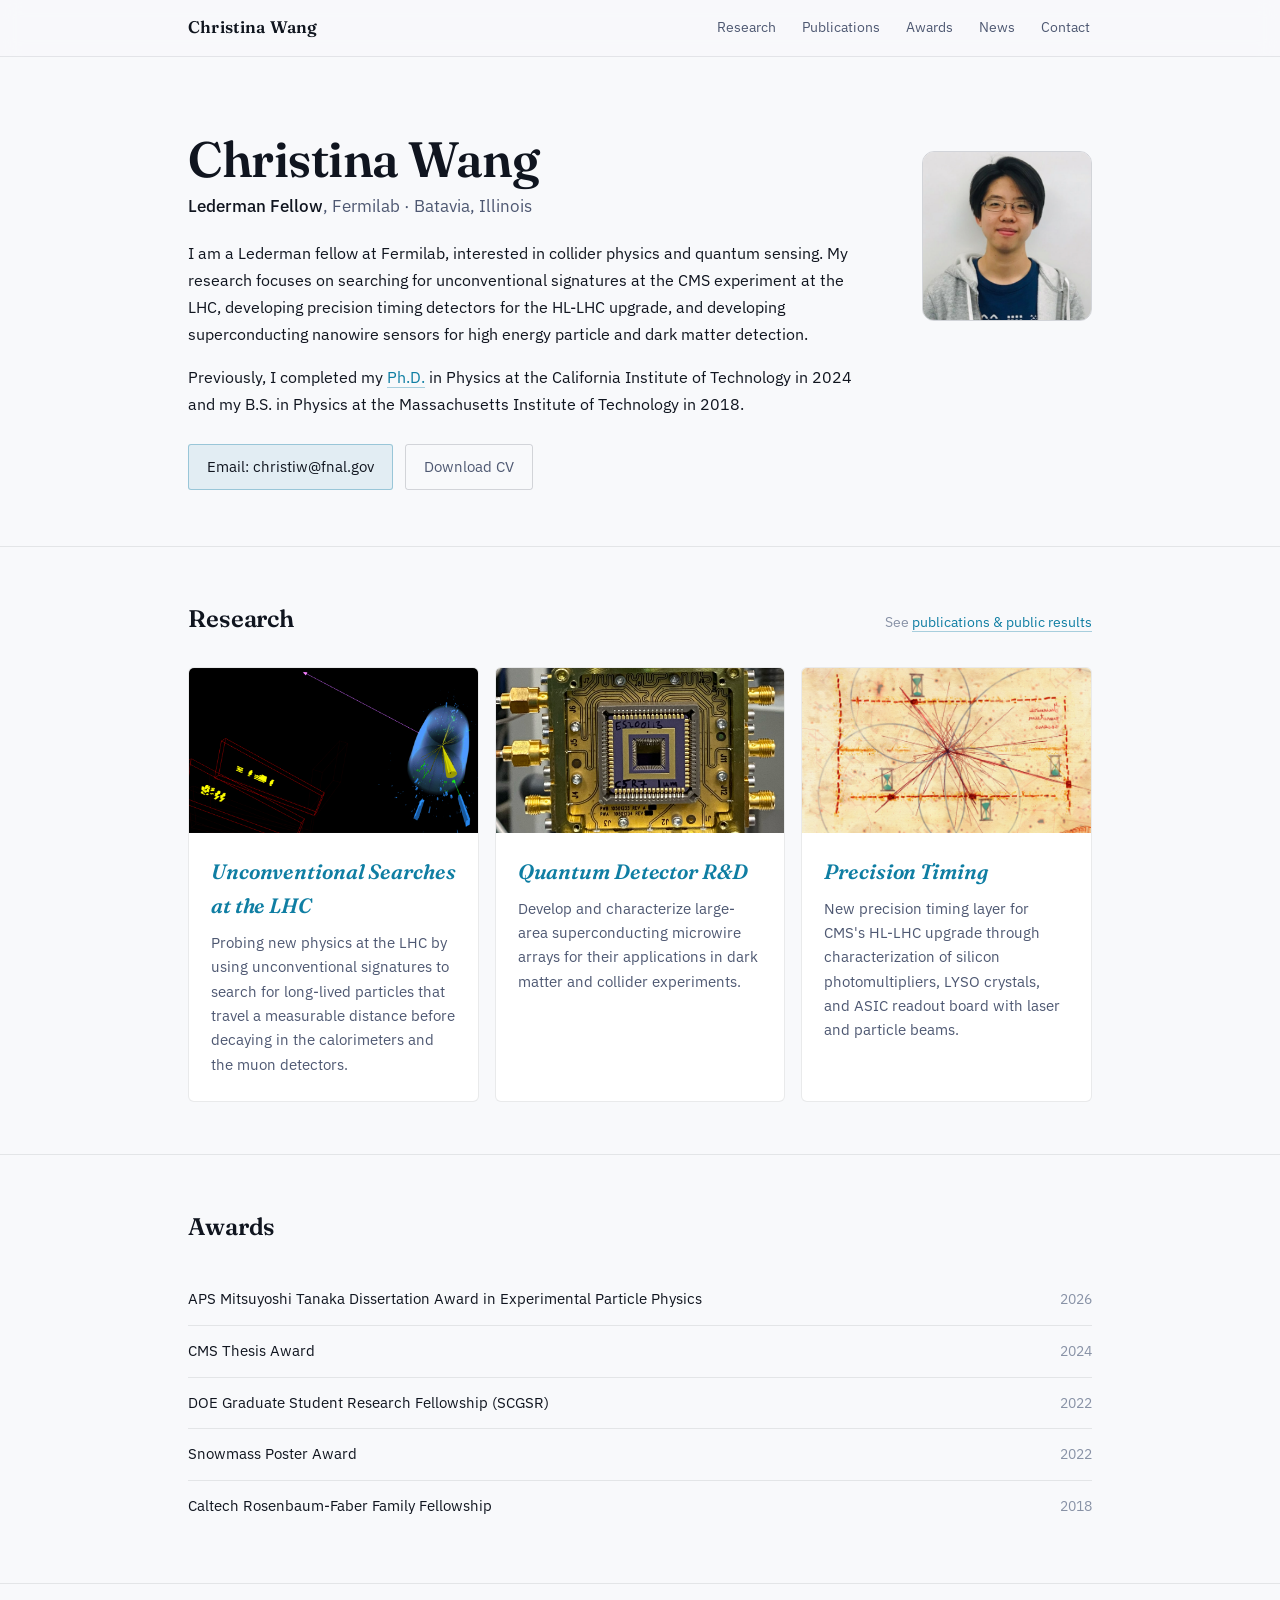
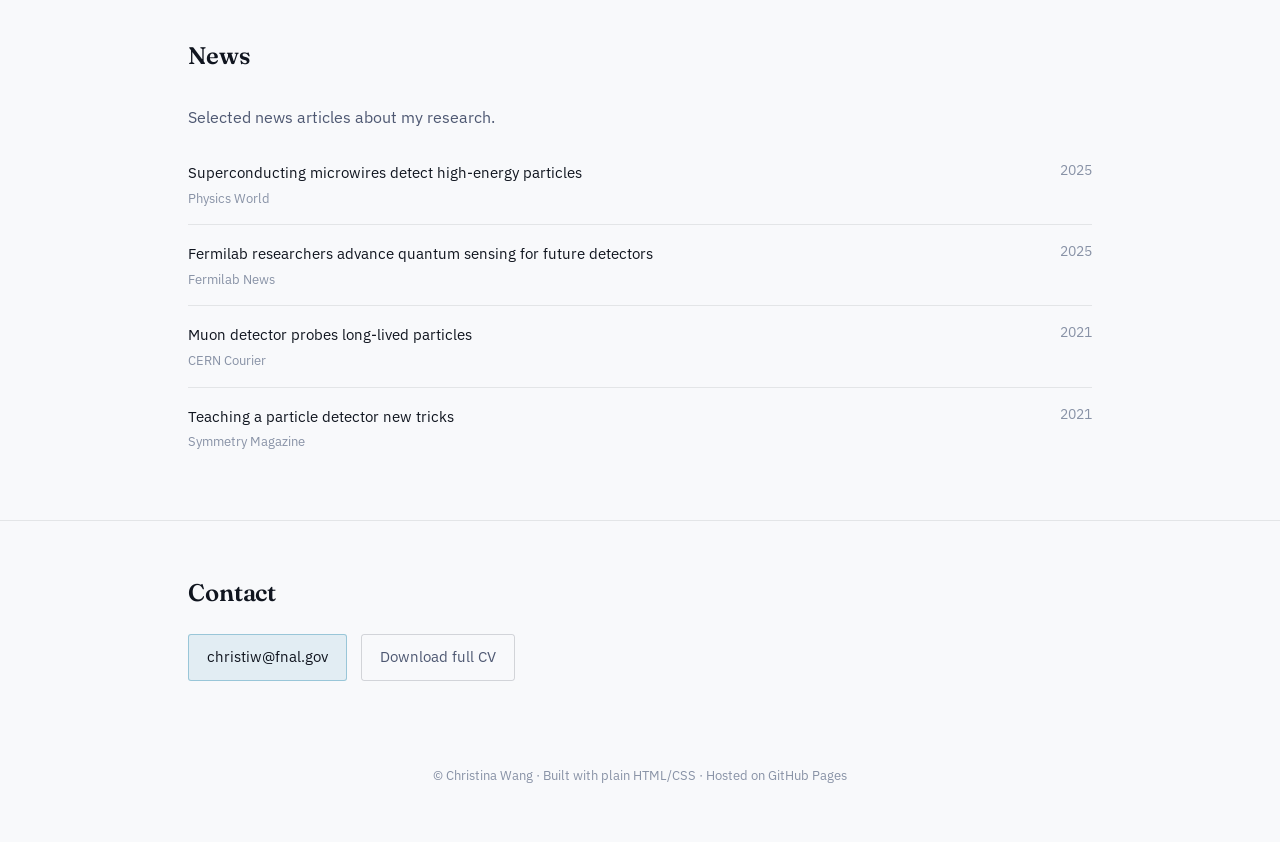
==== commit 448e0255: "update" ====
--- a/index.html
+++ b/index.html
@@ -44,7 +44,7 @@
     <div>
       <h1 class="name">Christina Wang</h1>
       <p class="role"><strong>Lederman Fellow</strong>, Fermilab · Batavia, Illinois</p>
-      <p class="tagline">I am a particle physicist interested in collider physics and quantum sensing. My research focuses on searching for unconventional signatures at the CMS experiment at the LHC, developing precision timing detectors for the HL-LHC upgrade, and developing superconducting nanowire sensors for high energy particle and dark matter detection.</p>
+      <p class="tagline">I am a Lederman fellow at Fermilab, interested in collider physics and quantum sensing. My research focuses on searching for unconventional signatures at the CMS experiment at the LHC, developing precision timing detectors for the HL-LHC upgrade, and developing superconducting nanowire sensors for high energy particle and dark matter detection.</p>
       <p class="tagline">Previously, I completed my <a href="https://thesis.caltech.edu/16320/" target="_blank" rel="noopener">Ph.D.</a> in Physics at the California Institute of Technology in 2024 and my B.S. in Physics at the Massachusetts Institute of Technology in 2018.
       </p>
       <div class="hero-actions">
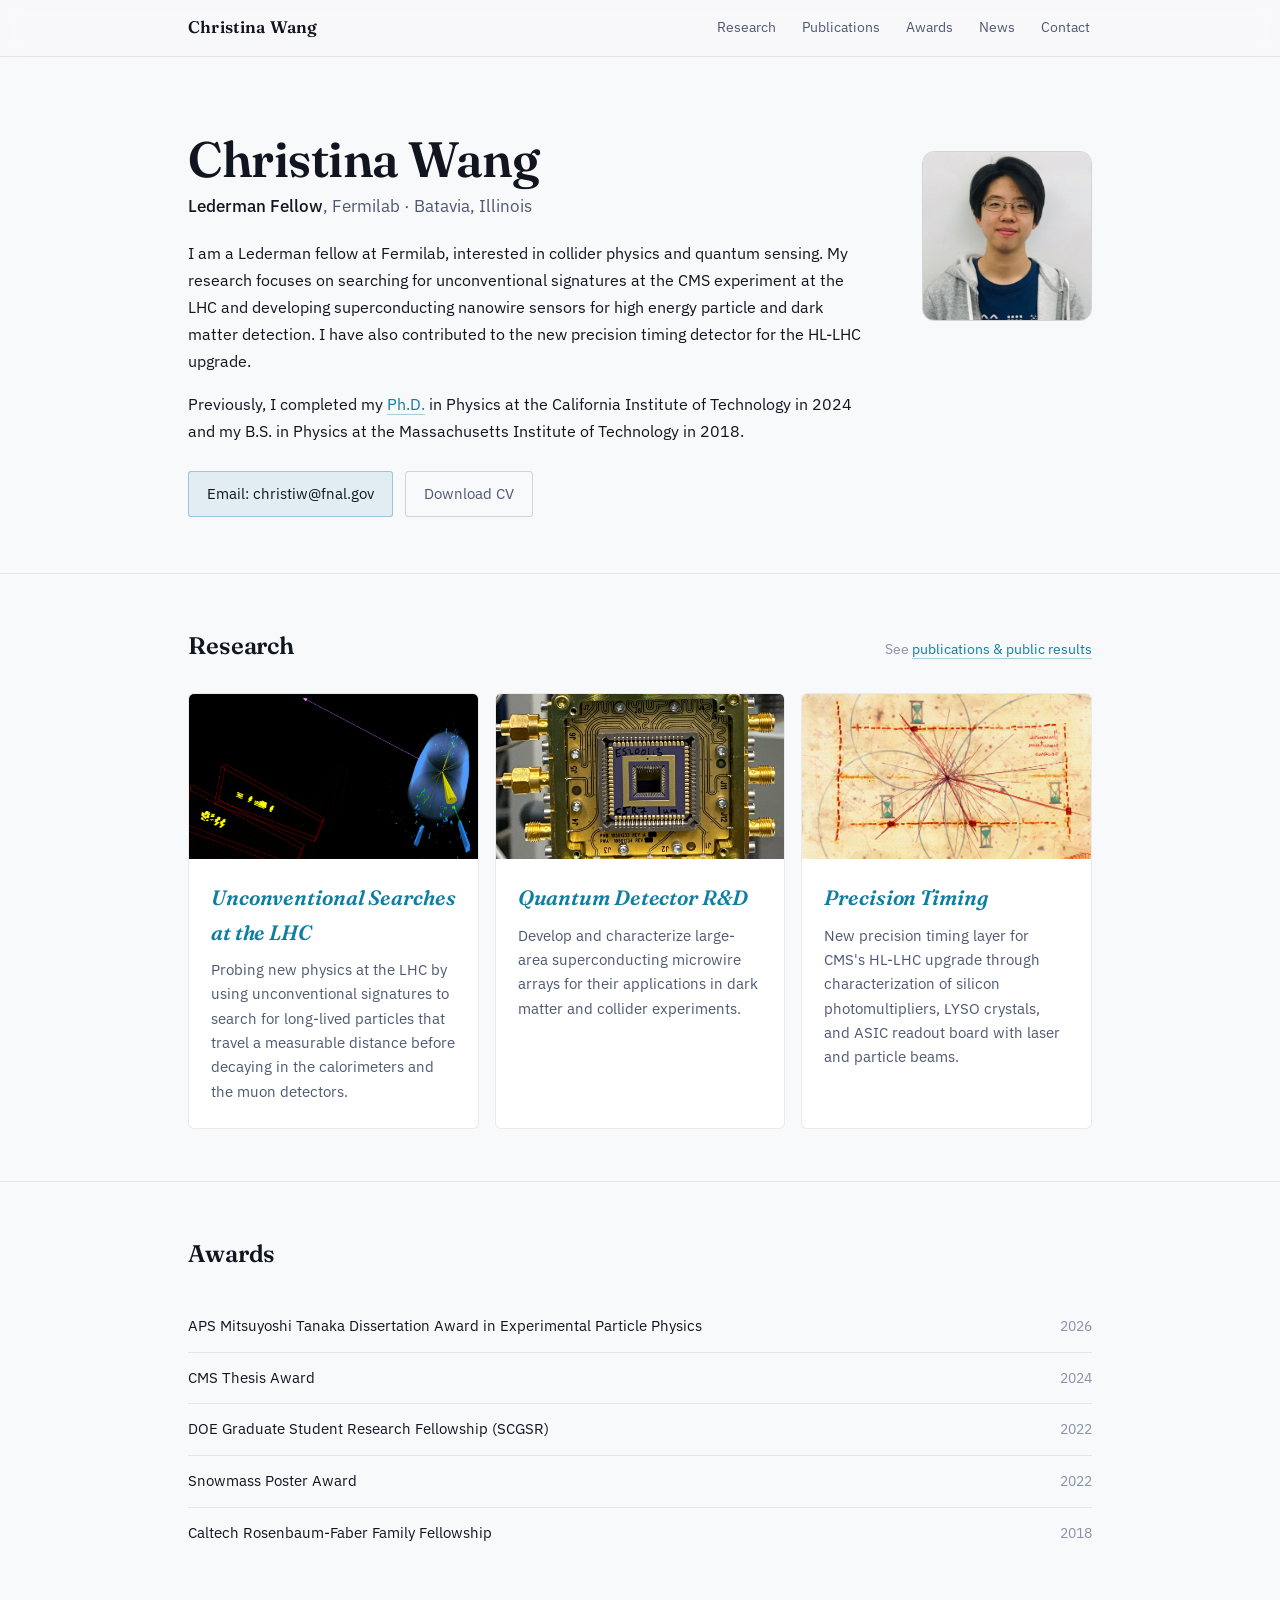
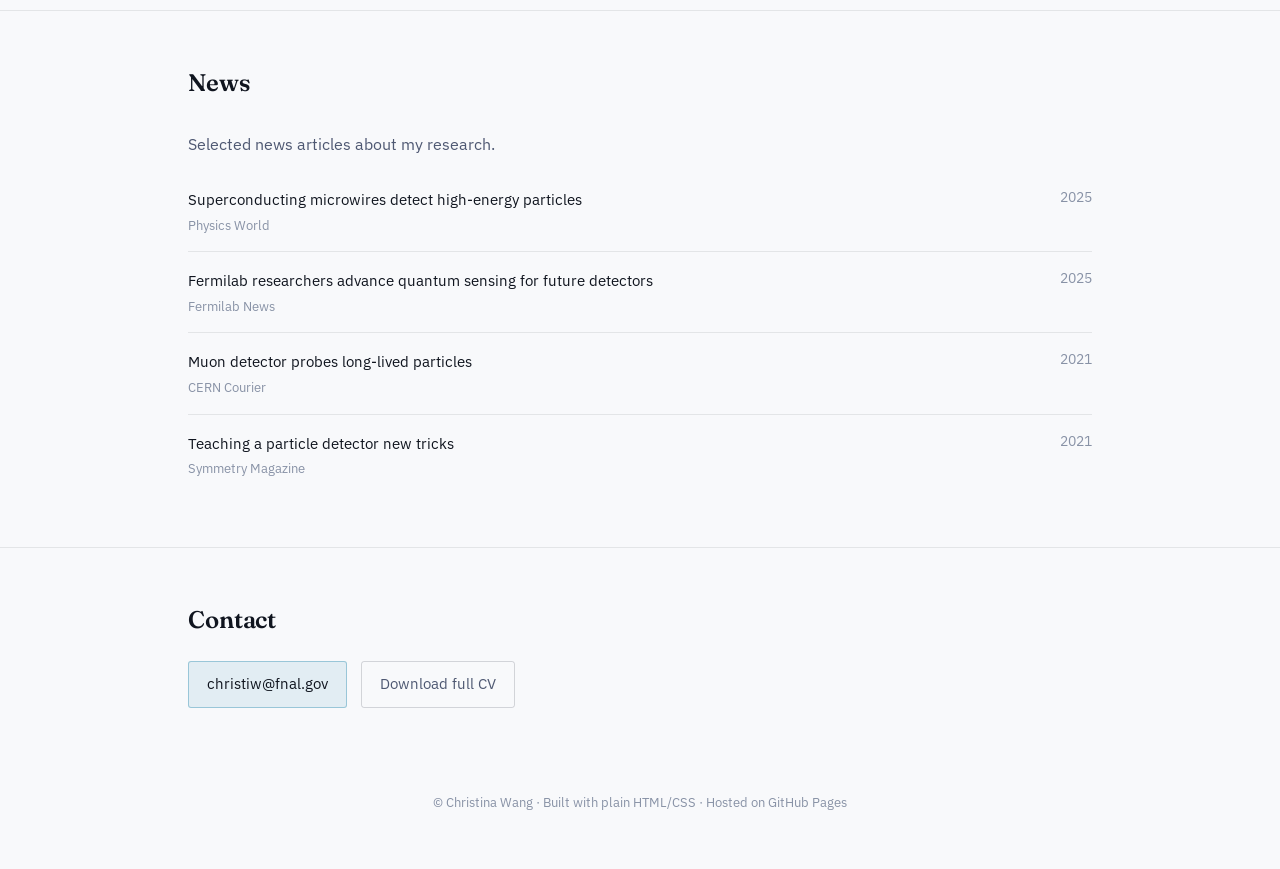
==== commit 9c77137d: "update" ====
--- a/index.html
+++ b/index.html
@@ -44,7 +44,7 @@
     <div>
       <h1 class="name">Christina Wang</h1>
       <p class="role"><strong>Lederman Fellow</strong>, Fermilab · Batavia, Illinois</p>
-      <p class="tagline">I am a Lederman fellow at Fermilab, interested in collider physics and quantum sensing. My research focuses on searching for unconventional signatures at the CMS experiment at the LHC, developing precision timing detectors for the HL-LHC upgrade, and developing superconducting nanowire sensors for high energy particle and dark matter detection.</p>
+      <p class="tagline">I am a Lederman fellow at Fermilab, interested in collider physics and quantum sensing. My research focuses on searching for unconventional signatures at the CMS experiment at the LHC and developing superconducting nanowire sensors for high energy particle and dark matter detection. I have also contributed to the new precision timing detector for the HL-LHC upgrade. </p>
       <p class="tagline">Previously, I completed my <a href="https://thesis.caltech.edu/16320/" target="_blank" rel="noopener">Ph.D.</a> in Physics at the California Institute of Technology in 2024 and my B.S. in Physics at the Massachusetts Institute of Technology in 2018.
       </p>
       <div class="hero-actions">
